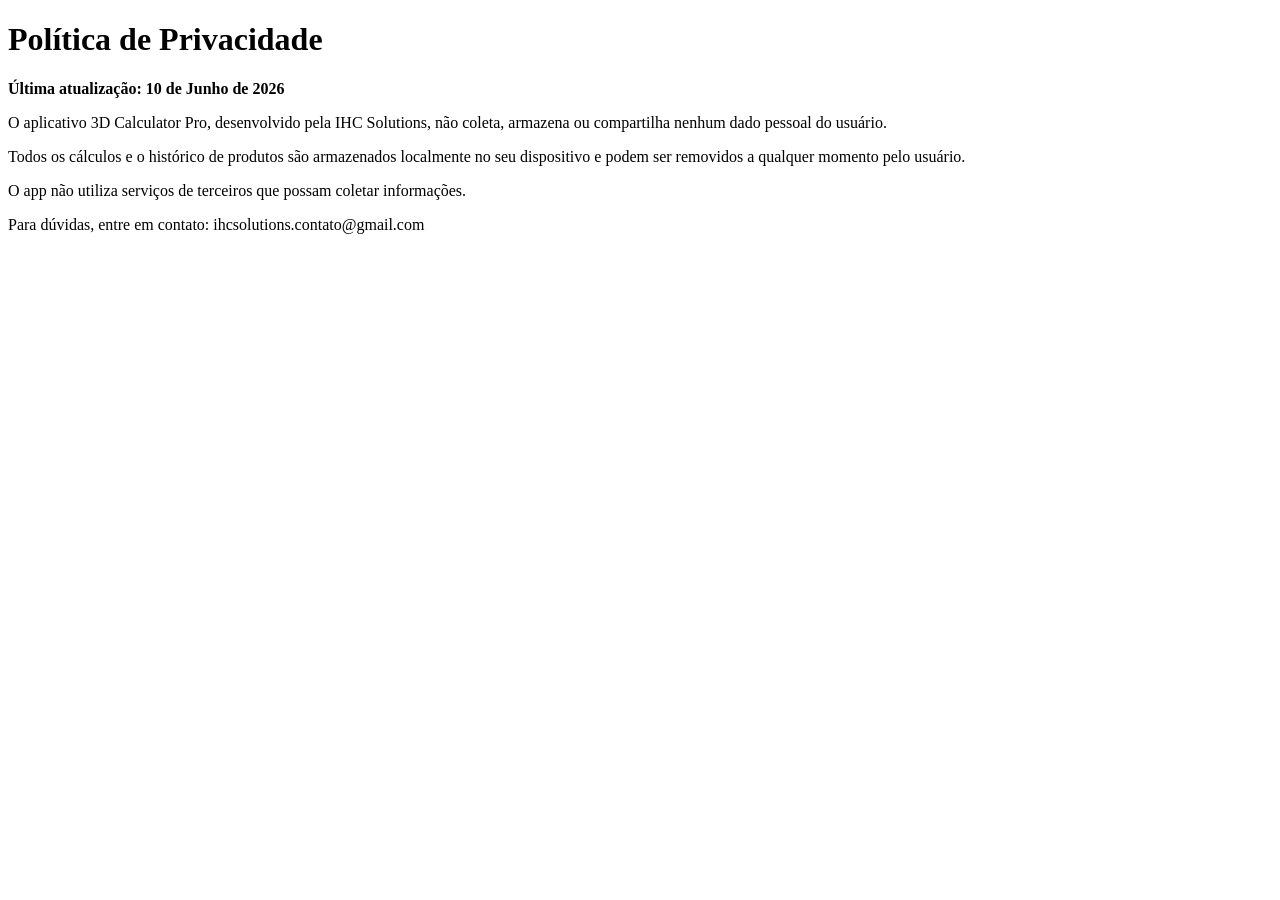
==== privacidade.html @ b03f352a "Create privacidade.html" ====
<!DOCTYPE html>
<html lang="pt-BR">
<head>
    <meta charset="UTF-8">
    <title>Política de Privacidade - 3D Calculator Pro</title>
</head>
<body>
    <h1>Política de Privacidade</h1>
    <p><strong>Última atualização: 10 de Junho de 2026</strong></p>
    <p>O aplicativo 3D Calculator Pro, desenvolvido pela IHC Solutions, não coleta, armazena ou compartilha nenhum dado pessoal do usuário.</p>
    <p>Todos os cálculos e o histórico de produtos são armazenados localmente no seu dispositivo e podem ser removidos a qualquer momento pelo usuário.</p>
    <p>O app não utiliza serviços de terceiros que possam coletar informações.</p>
    <p>Para dúvidas, entre em contato: ihcsolutions.contato@gmail.com</p>
</body>
</html>
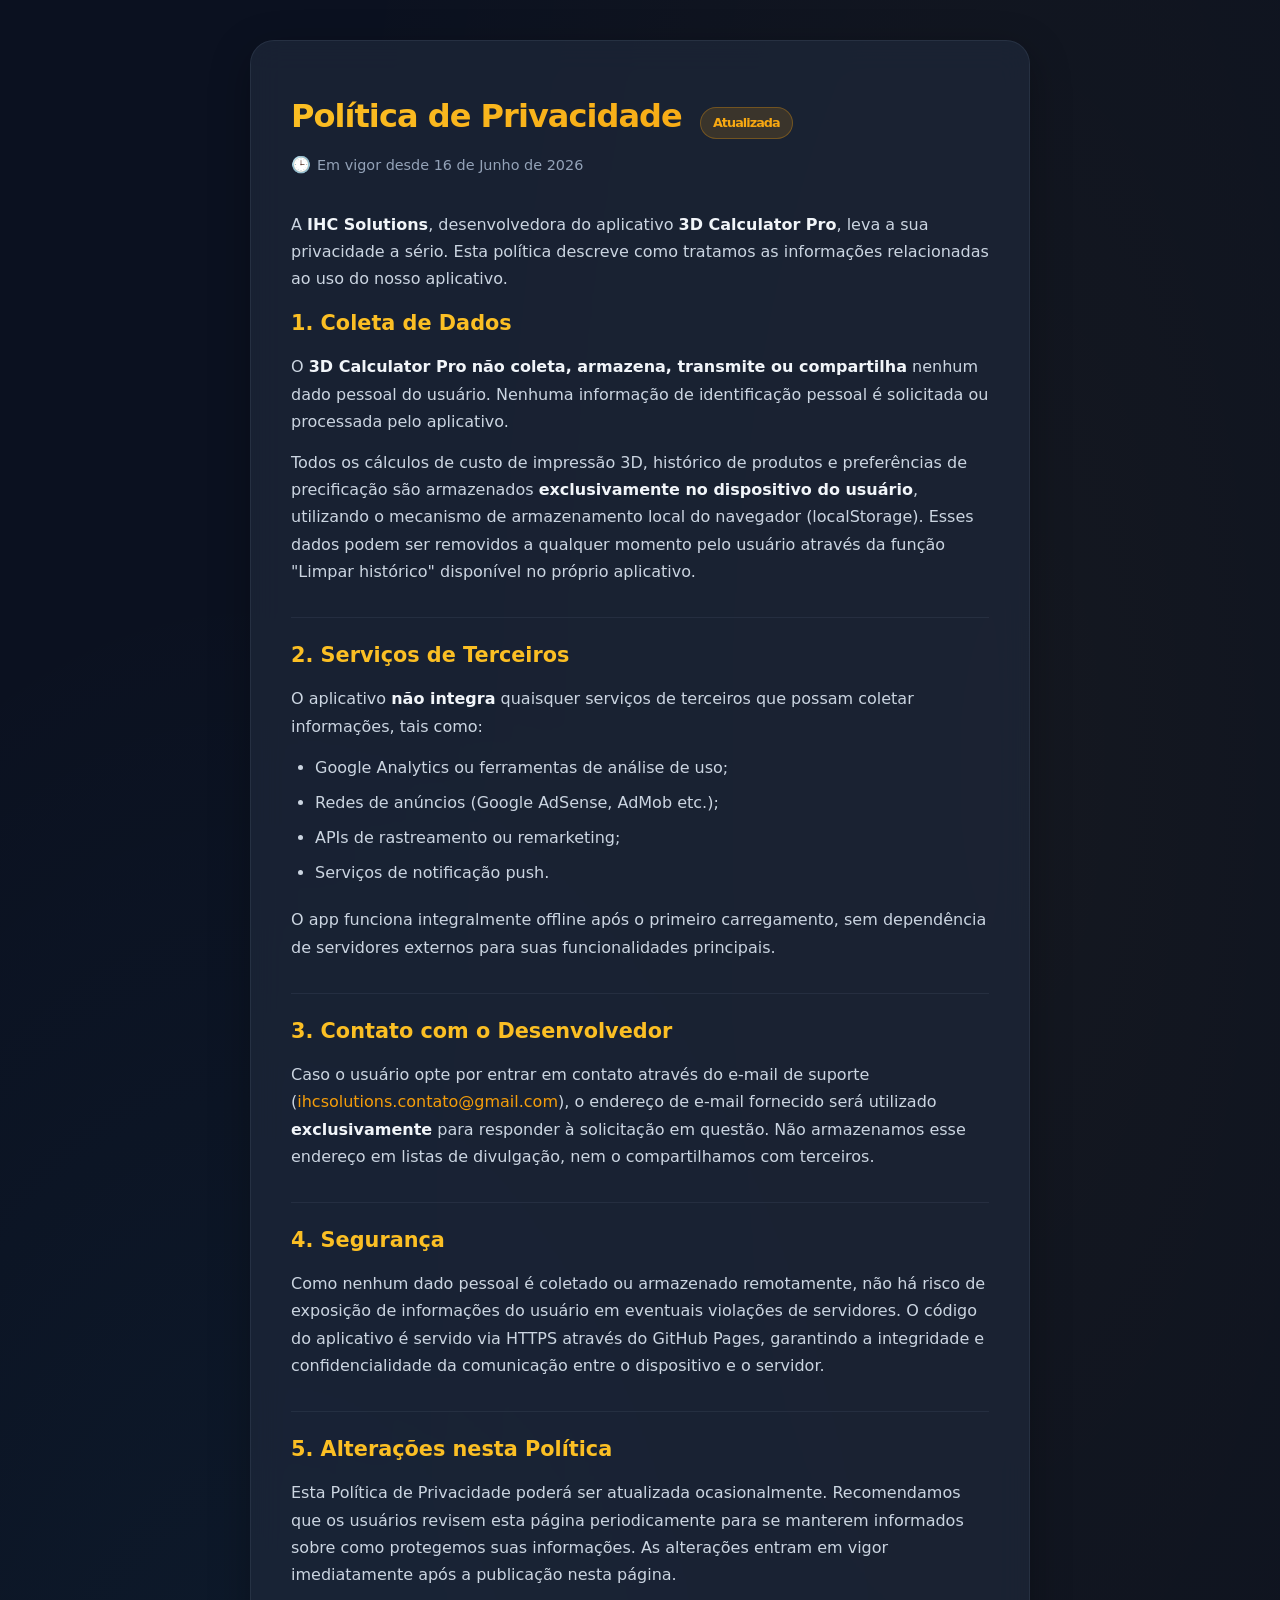
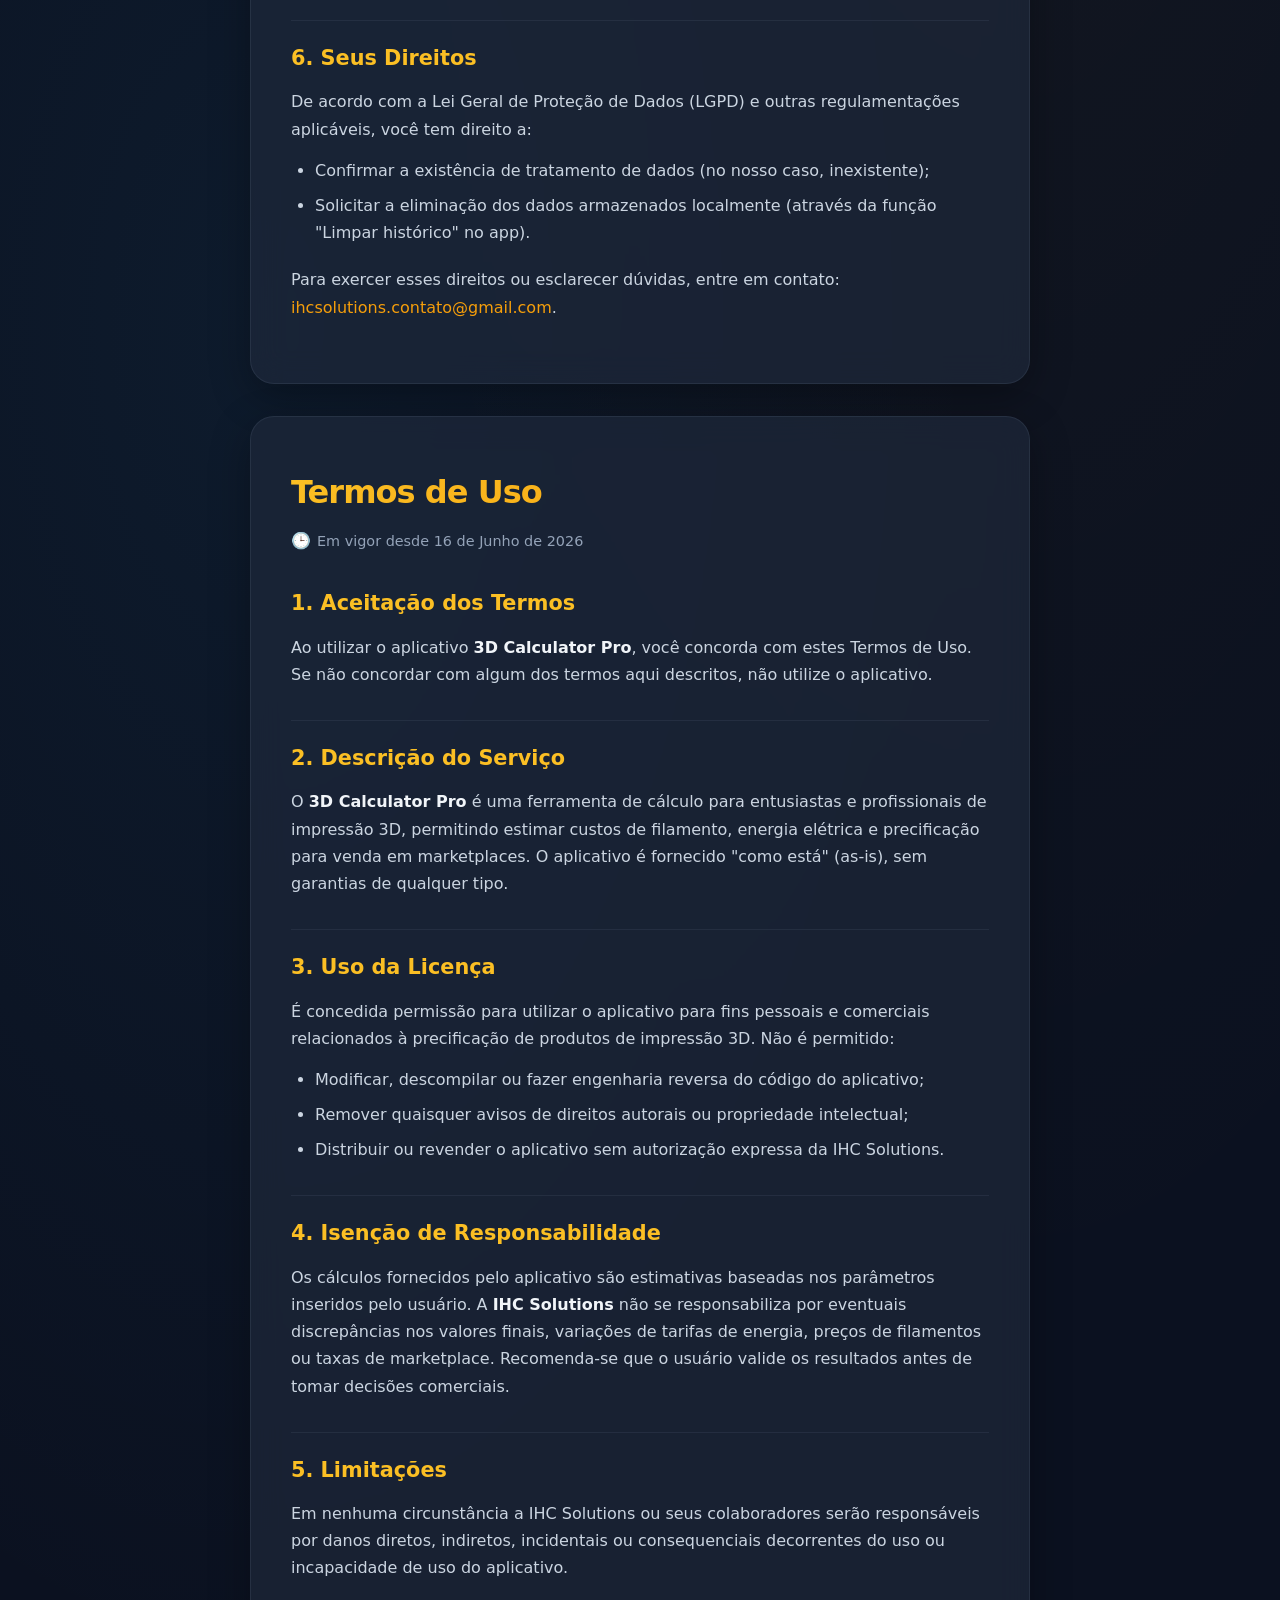
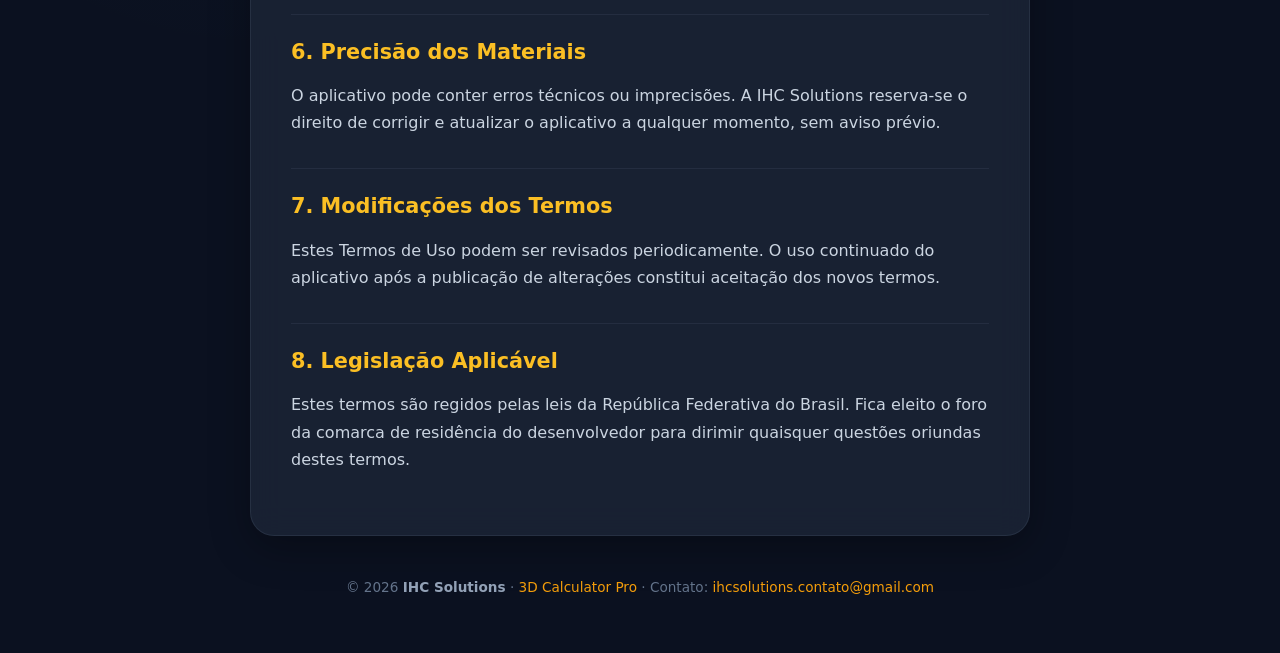
==== commit 71fe36a0: "Update privacidade.html 4.3" ====
--- a/privacidade.html
+++ b/privacidade.html
@@ -2,14 +2,230 @@
 <html lang="pt-BR">
 <head>
     <meta charset="UTF-8">
-    <title>Política de Privacidade - 3D Calculator Pro</title>
+    <meta name="viewport" content="width=device-width, initial-scale=1.0">
+    <title>Política de Privacidade e Termos de Uso · 3D Calculator Pro</title>
+    <style>
+        * {
+            margin: 0;
+            padding: 0;
+            box-sizing: border-box;
+        }
+
+        body {
+            font-family: 'Inter', system-ui, -apple-system, sans-serif;
+            background: #0b1120;
+            color: #e2e8f0;
+            line-height: 1.7;
+            min-height: 100vh;
+            background-image: 
+                radial-gradient(ellipse at 20% 50%, rgba(56, 189, 248, 0.06), transparent 50%),
+                radial-gradient(ellipse at 80% 20%, rgba(251, 191, 36, 0.04), transparent 50%);
+            padding: 40px 20px;
+        }
+
+        .container {
+            max-width: 780px;
+            margin: 0 auto;
+        }
+
+        .card {
+            background: rgba(30, 41, 59, 0.7);
+            backdrop-filter: blur(16px);
+            border: 1px solid rgba(71, 85, 105, 0.3);
+            border-radius: 24px;
+            padding: 48px 40px;
+            margin-bottom: 32px;
+            box-shadow: 0 12px 40px rgba(0, 0, 0, 0.3);
+            animation: fadeSlide 0.5s ease;
+        }
+
+        @keyframes fadeSlide {
+            from { opacity: 0; transform: translateY(16px); }
+            to { opacity: 1; transform: translateY(0); }
+        }
+
+        h1 {
+            font-size: 2rem;
+            font-weight: 700;
+            background: linear-gradient(135deg, #fbbf24 0%, #f59e0b 100%);
+            -webkit-background-clip: text;
+            -webkit-text-fill-color: transparent;
+            background-clip: text;
+            margin-bottom: 8px;
+            letter-spacing: -0.03em;
+        }
+
+        .data {
+            color: #94a3b8;
+            font-size: 0.9rem;
+            margin-bottom: 32px;
+            display: flex;
+            align-items: center;
+            gap: 6px;
+        }
+
+        .data::before {
+            content: "🕒";
+            font-size: 1rem;
+        }
+
+        h2 {
+            color: #fbbf24;
+            font-size: 1.3rem;
+            margin: 32px 0 12px;
+            padding-top: 20px;
+            border-top: 1px solid rgba(71, 85, 105, 0.25);
+        }
+
+        h2:first-of-type {
+            border-top: none;
+            margin-top: 0;
+            padding-top: 0;
+        }
+
+        p {
+            margin-bottom: 14px;
+            color: #cbd5e1;
+        }
+
+        ul {
+            margin: 12px 0 20px 24px;
+            color: #cbd5e1;
+        }
+
+        li {
+            margin-bottom: 8px;
+        }
+
+        strong {
+            color: #f1f5f9;
+        }
+
+        a {
+            color: #f59e0b;
+            text-decoration: none;
+            font-weight: 500;
+            transition: color 0.2s;
+        }
+
+        a:hover {
+            color: #fbbf24;
+            text-decoration: underline;
+        }
+
+        .badge {
+            display: inline-block;
+            background: rgba(245, 158, 11, 0.15);
+            color: #fbbf24;
+            padding: 4px 12px;
+            border-radius: 20px;
+            font-size: 0.8rem;
+            font-weight: 600;
+            margin-left: 8px;
+            border: 1px solid rgba(245, 158, 11, 0.3);
+        }
+
+        .footer-note {
+            text-align: center;
+            color: #64748b;
+            font-size: 0.85rem;
+            margin-top: 40px;
+        }
+
+        .footer-note strong {
+            color: #94a3b8;
+        }
+
+        @media (max-width: 600px) {
+            .card {
+                padding: 28px 20px;
+            }
+            h1 {
+                font-size: 1.5rem;
+            }
+        }
+    </style>
 </head>
 <body>
-    <h1>Política de Privacidade</h1>
-    <p><strong>Última atualização: 10 de Junho de 2026</strong></p>
-    <p>O aplicativo 3D Calculator Pro, desenvolvido pela IHC Solutions, não coleta, armazena ou compartilha nenhum dado pessoal do usuário.</p>
-    <p>Todos os cálculos e o histórico de produtos são armazenados localmente no seu dispositivo e podem ser removidos a qualquer momento pelo usuário.</p>
-    <p>O app não utiliza serviços de terceiros que possam coletar informações.</p>
-    <p>Para dúvidas, entre em contato: ihcsolutions.contato@gmail.com</p>
+    <div class="container">
+
+        <!-- POLÍTICA DE PRIVACIDADE -->
+        <div class="card">
+            <h1>Política de Privacidade <span class="badge">Atualizada</span></h1>
+            <p class="data">Em vigor desde 16 de Junho de 2026</p>
+
+            <p>A <strong>IHC Solutions</strong>, desenvolvedora do aplicativo <strong>3D Calculator Pro</strong>, leva a sua privacidade a sério. Esta política descreve como tratamos as informações relacionadas ao uso do nosso aplicativo.</p>
+
+            <h2>1. Coleta de Dados</h2>
+            <p>O <strong>3D Calculator Pro</strong> <strong>não coleta, armazena, transmite ou compartilha</strong> nenhum dado pessoal do usuário. Nenhuma informação de identificação pessoal é solicitada ou processada pelo aplicativo.</p>
+            <p>Todos os cálculos de custo de impressão 3D, histórico de produtos e preferências de precificação são armazenados <strong>exclusivamente no dispositivo do usuário</strong>, utilizando o mecanismo de armazenamento local do navegador (localStorage). Esses dados podem ser removidos a qualquer momento pelo usuário através da função "Limpar histórico" disponível no próprio aplicativo.</p>
+
+            <h2>2. Serviços de Terceiros</h2>
+            <p>O aplicativo <strong>não integra</strong> quaisquer serviços de terceiros que possam coletar informações, tais como:</p>
+            <ul>
+                <li>Google Analytics ou ferramentas de análise de uso;</li>
+                <li>Redes de anúncios (Google AdSense, AdMob etc.);</li>
+                <li>APIs de rastreamento ou remarketing;</li>
+                <li>Serviços de notificação push.</li>
+            </ul>
+            <p>O app funciona integralmente offline após o primeiro carregamento, sem dependência de servidores externos para suas funcionalidades principais.</p>
+
+            <h2>3. Contato com o Desenvolvedor</h2>
+            <p>Caso o usuário opte por entrar em contato através do e-mail de suporte (<a href="mailto:ihcsolutions.contato@gmail.com">ihcsolutions.contato@gmail.com</a>), o endereço de e-mail fornecido será utilizado <strong>exclusivamente</strong> para responder à solicitação em questão. Não armazenamos esse endereço em listas de divulgação, nem o compartilhamos com terceiros.</p>
+
+            <h2>4. Segurança</h2>
+            <p>Como nenhum dado pessoal é coletado ou armazenado remotamente, não há risco de exposição de informações do usuário em eventuais violações de servidores. O código do aplicativo é servido via HTTPS através do GitHub Pages, garantindo a integridade e confidencialidade da comunicação entre o dispositivo e o servidor.</p>
+
+            <h2>5. Alterações nesta Política</h2>
+            <p>Esta Política de Privacidade poderá ser atualizada ocasionalmente. Recomendamos que os usuários revisem esta página periodicamente para se manterem informados sobre como protegemos suas informações. As alterações entram em vigor imediatamente após a publicação nesta página.</p>
+
+            <h2>6. Seus Direitos</h2>
+            <p>De acordo com a Lei Geral de Proteção de Dados (LGPD) e outras regulamentações aplicáveis, você tem direito a:</p>
+            <ul>
+                <li>Confirmar a existência de tratamento de dados (no nosso caso, inexistente);</li>
+                <li>Solicitar a eliminação dos dados armazenados localmente (através da função "Limpar histórico" no app).</li>
+            </ul>
+            <p>Para exercer esses direitos ou esclarecer dúvidas, entre em contato: <a href="mailto:ihcsolutions.contato@gmail.com">ihcsolutions.contato@gmail.com</a>.</p>
+        </div>
+
+        <!-- TERMOS DE USO -->
+        <div class="card">
+            <h1>Termos de Uso</h1>
+            <p class="data">Em vigor desde 16 de Junho de 2026</p>
+
+            <h2>1. Aceitação dos Termos</h2>
+            <p>Ao utilizar o aplicativo <strong>3D Calculator Pro</strong>, você concorda com estes Termos de Uso. Se não concordar com algum dos termos aqui descritos, não utilize o aplicativo.</p>
+
+            <h2>2. Descrição do Serviço</h2>
+            <p>O <strong>3D Calculator Pro</strong> é uma ferramenta de cálculo para entusiastas e profissionais de impressão 3D, permitindo estimar custos de filamento, energia elétrica e precificação para venda em marketplaces. O aplicativo é fornecido "como está" (as-is), sem garantias de qualquer tipo.</p>
+
+            <h2>3. Uso da Licença</h2>
+            <p>É concedida permissão para utilizar o aplicativo para fins pessoais e comerciais relacionados à precificação de produtos de impressão 3D. Não é permitido:</p>
+            <ul>
+                <li>Modificar, descompilar ou fazer engenharia reversa do código do aplicativo;</li>
+                <li>Remover quaisquer avisos de direitos autorais ou propriedade intelectual;</li>
+                <li>Distribuir ou revender o aplicativo sem autorização expressa da IHC Solutions.</li>
+            </ul>
+
+            <h2>4. Isenção de Responsabilidade</h2>
+            <p>Os cálculos fornecidos pelo aplicativo são estimativas baseadas nos parâmetros inseridos pelo usuário. A <strong>IHC Solutions</strong> não se responsabiliza por eventuais discrepâncias nos valores finais, variações de tarifas de energia, preços de filamentos ou taxas de marketplace. Recomenda-se que o usuário valide os resultados antes de tomar decisões comerciais.</p>
+
+            <h2>5. Limitações</h2>
+            <p>Em nenhuma circunstância a IHC Solutions ou seus colaboradores serão responsáveis por danos diretos, indiretos, incidentais ou consequenciais decorrentes do uso ou incapacidade de uso do aplicativo.</p>
+
+            <h2>6. Precisão dos Materiais</h2>
+            <p>O aplicativo pode conter erros técnicos ou imprecisões. A IHC Solutions reserva-se o direito de corrigir e atualizar o aplicativo a qualquer momento, sem aviso prévio.</p>
+
+            <h2>7. Modificações dos Termos</h2>
+            <p>Estes Termos de Uso podem ser revisados periodicamente. O uso continuado do aplicativo após a publicação de alterações constitui aceitação dos novos termos.</p>
+
+            <h2>8. Legislação Aplicável</h2>
+            <p>Estes termos são regidos pelas leis da República Federativa do Brasil. Fica eleito o foro da comarca de residência do desenvolvedor para dirimir quaisquer questões oriundas destes termos.</p>
+        </div>
+
+        <p class="footer-note">
+            © 2026 <strong>IHC Solutions</strong> · <a href="https://israelheleno.github.io/3dcalculator/">3D Calculator Pro</a> · Contato: <a href="mailto:ihcsolutions.contato@gmail.com">ihcsolutions.contato@gmail.com</a>
+        </p>
+    </div>
 </body>
 </html>
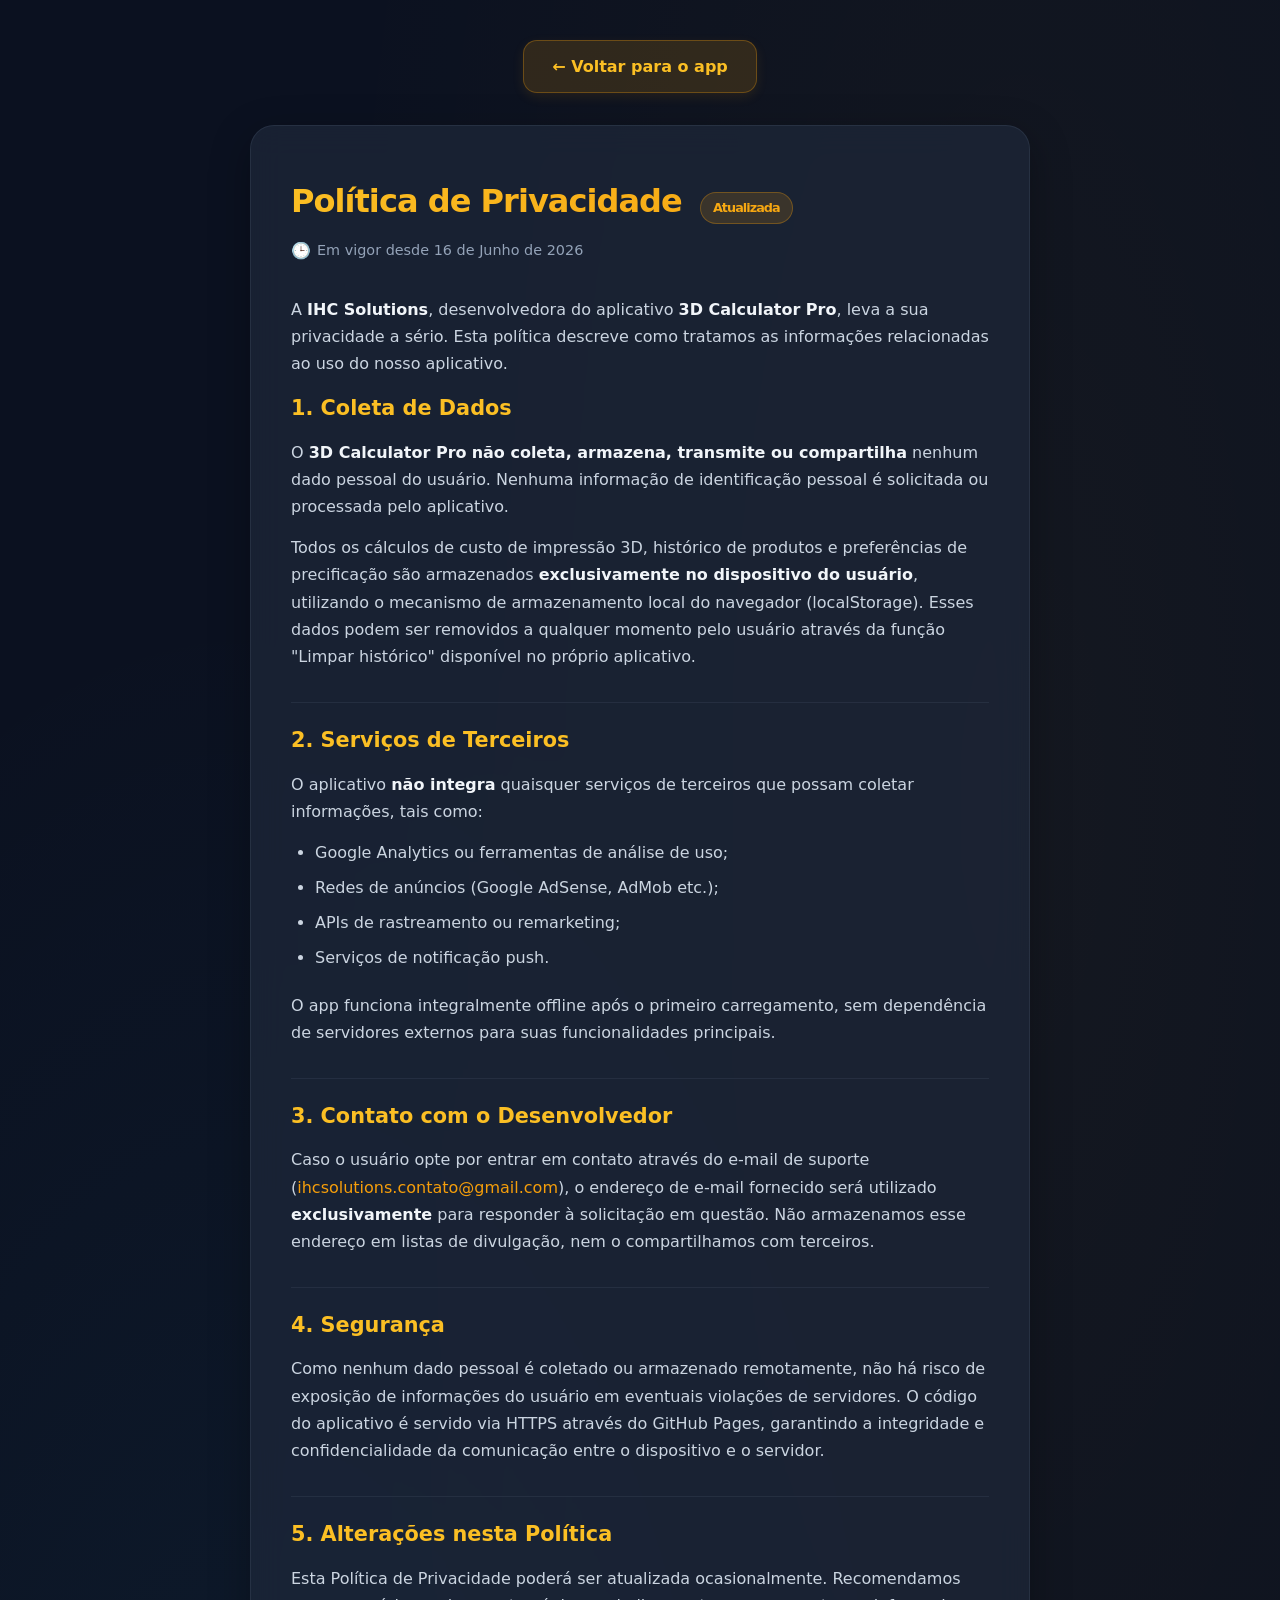
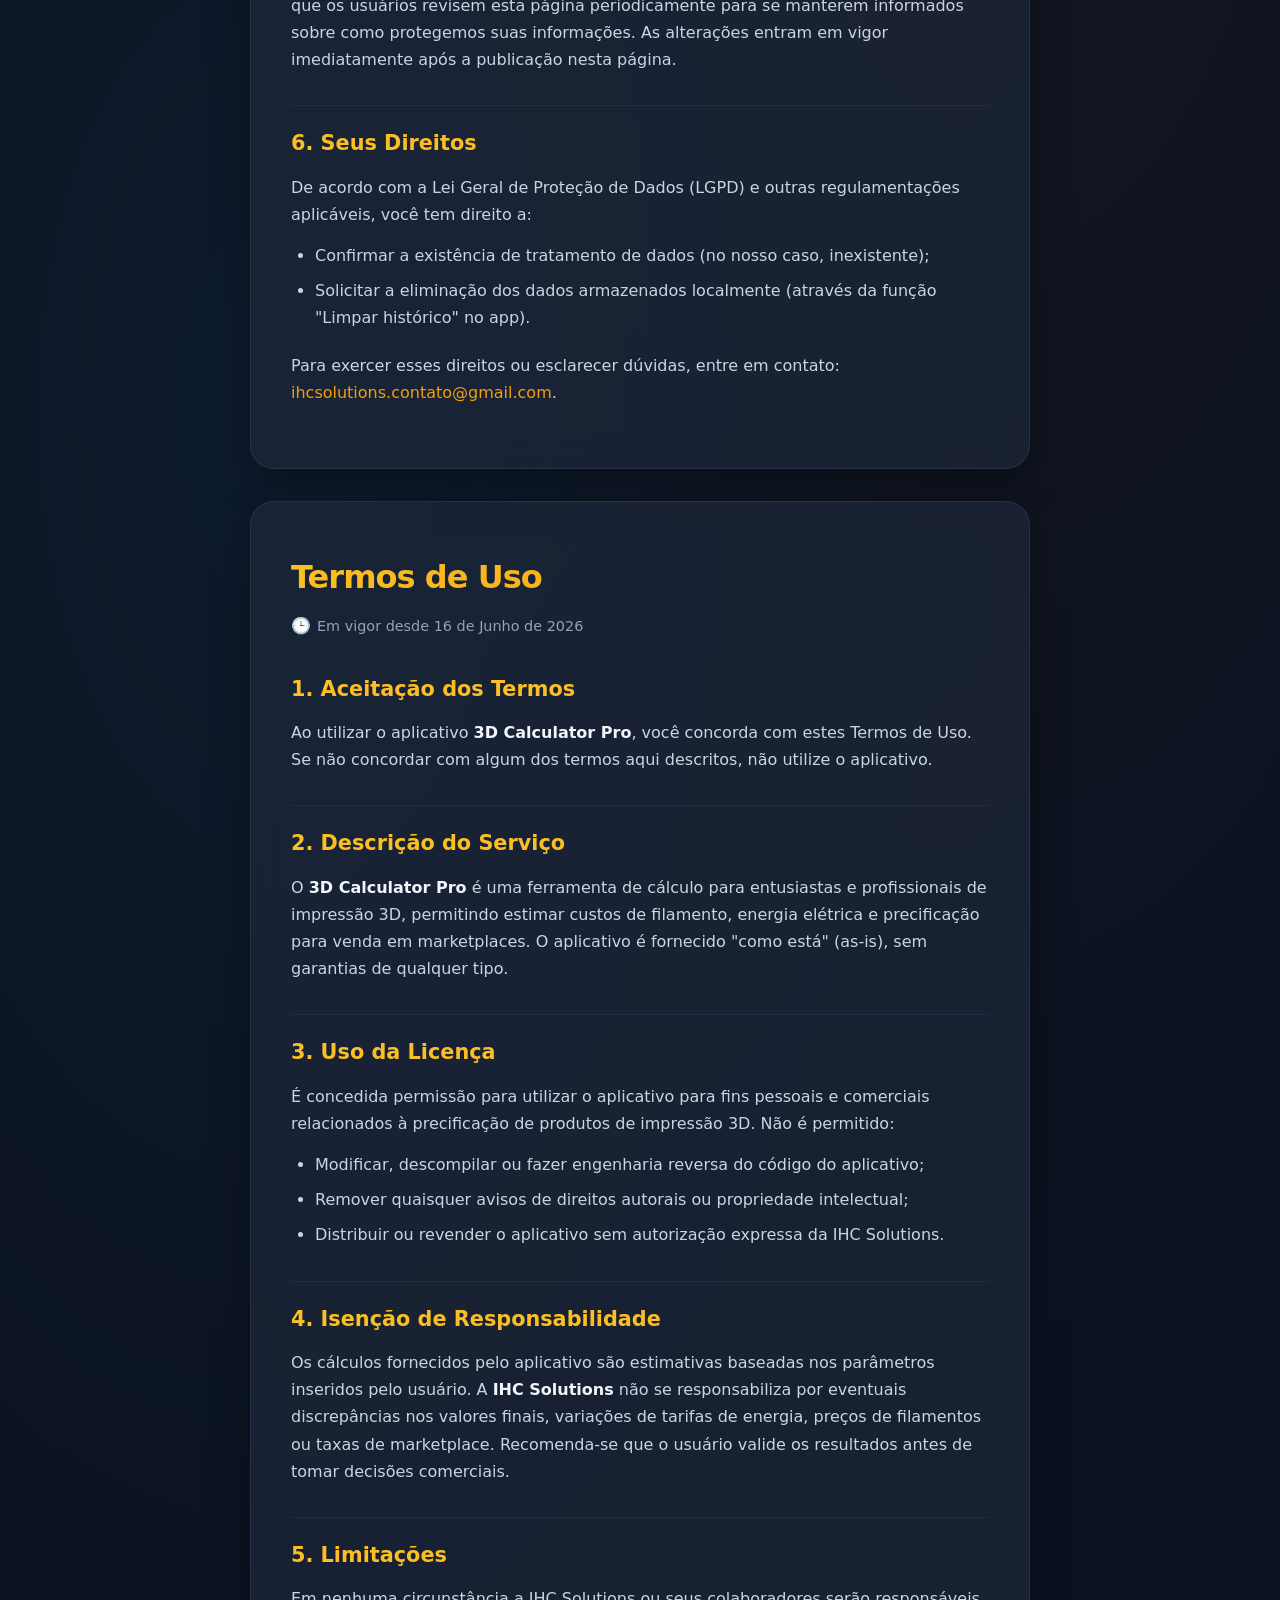
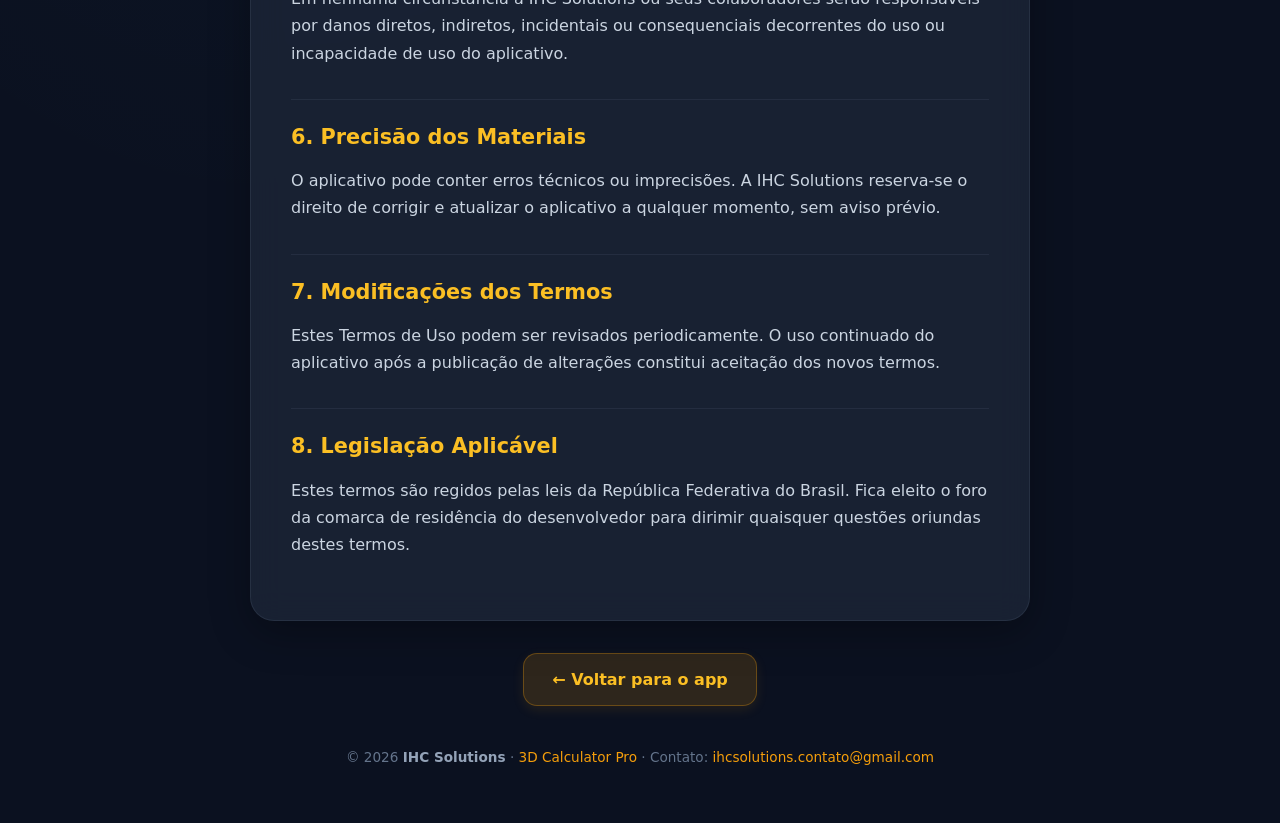
==== commit 14174d2b: "Atualizar o privacidade.html V5.1" ====
--- a/privacidade.html
+++ b/privacidade.html
@@ -23,6 +23,34 @@
             padding: 40px 20px;
         }
 
+        .voltar-bar {
+            text-align: center;
+            margin-bottom: 32px;
+        }
+
+        .voltar-btn {
+            display: inline-flex;
+            align-items: center;
+            gap: 8px;
+            background: rgba(245, 158, 11, 0.15);
+            color: #fbbf24;
+            padding: 12px 28px;
+            border-radius: 14px;
+            text-decoration: none;
+            font-weight: 600;
+            font-size: 1rem;
+            border: 1px solid rgba(245, 158, 11, 0.3);
+            transition: all 0.2s;
+            box-shadow: 0 4px 12px rgba(245, 158, 11, 0.1);
+        }
+
+        .voltar-btn:hover {
+            background: rgba(245, 158, 11, 0.25);
+            color: #f59e0b;
+            transform: translateY(-2px);
+            box-shadow: 0 6px 16px rgba(245, 158, 11, 0.2);
+        }
+
         .container {
             max-width: 780px;
             margin: 0 auto;
@@ -143,10 +171,18 @@
             h1 {
                 font-size: 1.5rem;
             }
+            .voltar-btn {
+                padding: 10px 20px;
+                font-size: 0.95rem;
+            }
         }
     </style>
 </head>
 <body>
+    <div class="voltar-bar">
+        <a href="index.html" class="voltar-btn">← Voltar para o app</a>
+    </div>
+
     <div class="container">
 
         <!-- POLÍTICA DE PRIVACIDADE -->
@@ -189,7 +225,7 @@
         </div>
 
         <!-- TERMOS DE USO -->
-        <div class="card">
+        <div class="card" id="termos">
             <h1>Termos de Uso</h1>
             <p class="data">Em vigor desde 16 de Junho de 2026</p>
 
@@ -223,9 +259,13 @@
             <p>Estes termos são regidos pelas leis da República Federativa do Brasil. Fica eleito o foro da comarca de residência do desenvolvedor para dirimir quaisquer questões oriundas destes termos.</p>
         </div>
 
+        <div class="voltar-bar">
+            <a href="index.html" class="voltar-btn">← Voltar para o app</a>
+        </div>
+
         <p class="footer-note">
-            © 2026 <strong>IHC Solutions</strong> · <a href="https://israelheleno.github.io/3dcalculator/">3D Calculator Pro</a> · Contato: <a href="mailto:ihcsolutions.contato@gmail.com">ihcsolutions.contato@gmail.com</a>
+            © 2026 <strong>IHC Solutions</strong> · <a href="index.html">3D Calculator Pro</a> · Contato: <a href="mailto:ihcsolutions.contato@gmail.com">ihcsolutions.contato@gmail.com</a>
         </p>
     </div>
 </body>
-</html>
+</html>
